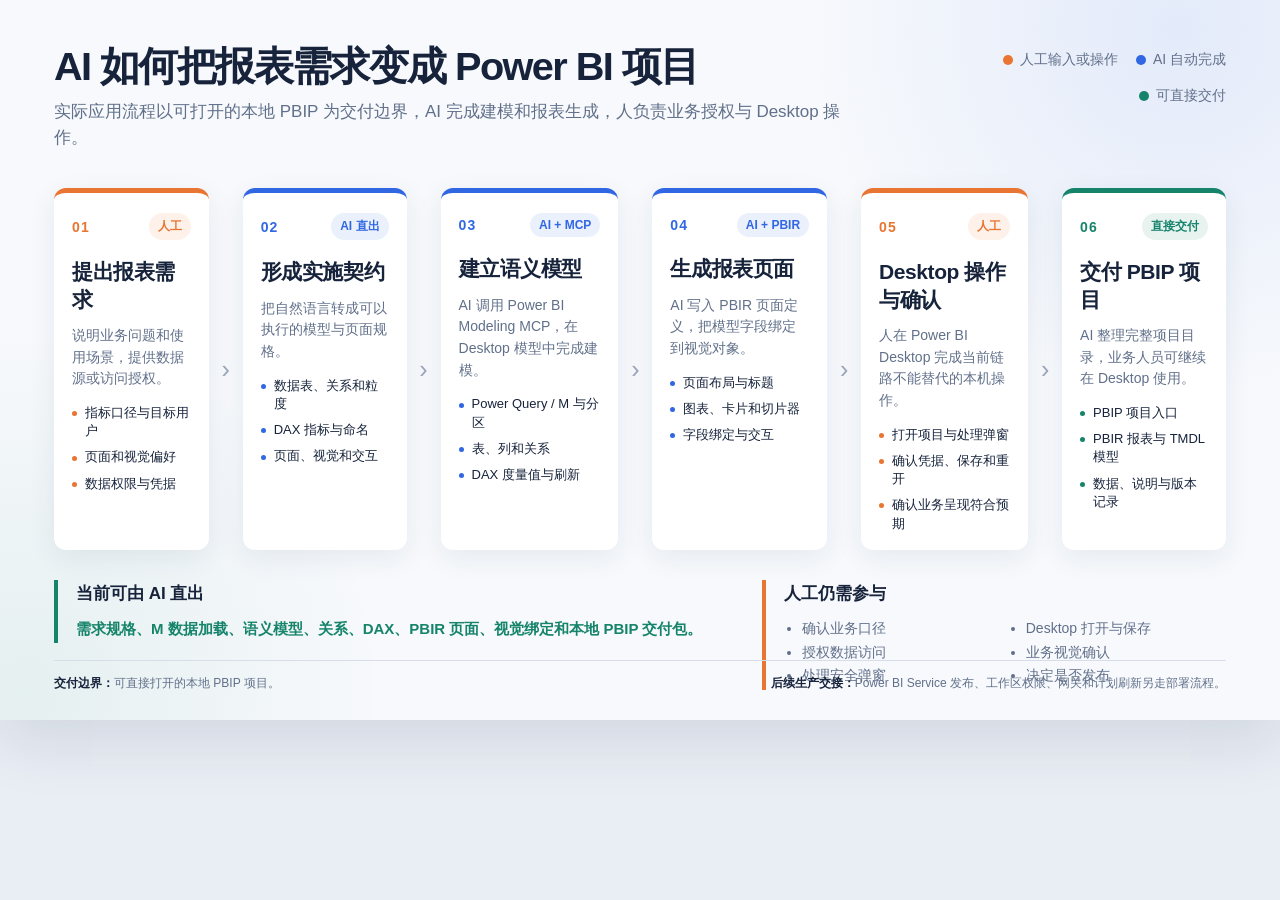
==== V0/presentation/ai-powerbi-production-flow.html @ a886b9cb "docs: add AI-to-Power-BI production flow" ====
<!doctype html>
<html lang="zh-CN">
<head>
  <meta charset="utf-8">
  <meta name="viewport" content="width=device-width, initial-scale=1">
  <title>AI 生成 Power BI 报表的实际应用流程</title>
  <style>
    :root {
      color-scheme: light;
      --ink: #16233b;
      --muted: #61708a;
      --line: #d7deea;
      --paper: #f7f9fc;
      --white: #ffffff;
      --ai: #3167e3;
      --ai-soft: #eaf0ff;
      --human: #e87531;
      --human-soft: #fff0e7;
      --output: #16846b;
      --output-soft: #e7f6f1;
      --shadow: 0 18px 60px rgba(27, 43, 74, 0.12);
    }

    * { box-sizing: border-box; }

    html, body {
      margin: 0;
      min-height: 100%;
      background: #e9edf4;
      color: var(--ink);
      font-family: "Microsoft YaHei", "PingFang SC", "Noto Sans CJK SC", Arial, sans-serif;
    }

    body {
      display: grid;
      place-items: center;
      padding: 0;
    }

    .slide {
      width: min(1440px, 100%);
      aspect-ratio: 16 / 9;
      min-height: 720px;
      position: relative;
      overflow: hidden;
      background:
        radial-gradient(circle at 92% 4%, rgba(49, 103, 227, 0.10), transparent 27%),
        radial-gradient(circle at 2% 96%, rgba(22, 132, 107, 0.08), transparent 25%),
        var(--paper);
      box-shadow: var(--shadow);
      padding: 44px 54px 34px;
    }

    header {
      display: flex;
      align-items: flex-start;
      justify-content: space-between;
      gap: 32px;
    }

    h1 {
      margin: 0;
      max-width: 900px;
      font-size: clamp(32px, 3.1vw, 50px);
      line-height: 1.12;
      letter-spacing: -0.04em;
      font-weight: 700;
    }

    .subtitle {
      margin: 11px 0 0;
      color: var(--muted);
      font-size: 17px;
      line-height: 1.5;
    }

    .legend {
      display: flex;
      gap: 18px;
      flex-wrap: wrap;
      justify-content: flex-end;
      padding-top: 7px;
      color: var(--muted);
      font-size: 14px;
      white-space: nowrap;
    }

    .legend span { display: inline-flex; align-items: center; gap: 7px; }
    .dot { width: 10px; height: 10px; border-radius: 50%; }
    .dot.ai { background: var(--ai); }
    .dot.human { background: var(--human); }
    .dot.output { background: var(--output); }

    .pipeline {
      display: grid;
      grid-template-columns: 1fr 34px 1.06fr 34px 1.15fr 34px 1.13fr 34px 1.08fr 34px 1.06fr;
      align-items: stretch;
      margin-top: 38px;
    }

    .step {
      min-width: 0;
      min-height: 245px;
      background: var(--white);
      border-top: 5px solid var(--role);
      border-radius: 12px;
      padding: 20px 18px 17px;
      box-shadow: 0 8px 28px rgba(30, 47, 78, 0.08);
      display: flex;
      flex-direction: column;
    }

    .step.ai { --role: var(--ai); }
    .step.human { --role: var(--human); }
    .step.output { --role: var(--output); }

    .meta {
      display: flex;
      align-items: center;
      justify-content: space-between;
      gap: 8px;
      margin-bottom: 18px;
    }

    .number {
      color: var(--role);
      font-size: 14px;
      font-weight: 700;
      letter-spacing: 0.08em;
    }

    .owner {
      color: var(--role);
      background: color-mix(in srgb, var(--role) 10%, white);
      border-radius: 999px;
      padding: 5px 9px;
      font-size: 12px;
      font-weight: 700;
    }

    h2 {
      margin: 0 0 12px;
      font-size: 21px;
      line-height: 1.3;
      letter-spacing: -0.02em;
    }

    .step p {
      margin: 0;
      color: var(--muted);
      font-size: 14px;
      line-height: 1.55;
    }

    .step ul {
      margin: 14px 0 0;
      padding: 0;
      list-style: none;
      display: grid;
      gap: 8px;
    }

    .step li {
      position: relative;
      padding-left: 13px;
      font-size: 13px;
      line-height: 1.4;
    }

    .step li::before {
      content: "";
      position: absolute;
      left: 0;
      top: 0.55em;
      width: 5px;
      height: 5px;
      border-radius: 50%;
      background: var(--role);
    }

    .arrow {
      display: grid;
      place-items: center;
      color: #9aa7ba;
      font-size: 25px;
      font-family: Arial, sans-serif;
    }

    .handoff {
      margin-top: 30px;
      display: grid;
      grid-template-columns: 1.45fr 1fr;
      gap: 34px;
      align-items: start;
    }

    .direct {
      border-left: 4px solid var(--output);
      padding: 2px 0 2px 18px;
    }

    .direct h3,
    .human-actions h3 {
      margin: 0 0 12px;
      font-size: 17px;
      font-weight: 700;
    }

    .direct p {
      margin: 0;
      font-size: 15px;
      line-height: 1.6;
    }

    .direct strong { color: var(--output); }

    .human-actions {
      border-left: 4px solid var(--human);
      padding: 2px 0 2px 18px;
    }

    .human-actions ul {
      margin: 0;
      padding-left: 18px;
      columns: 2;
      column-gap: 24px;
      color: var(--muted);
      font-size: 14px;
      line-height: 1.7;
    }

    footer {
      position: absolute;
      left: 54px;
      right: 54px;
      bottom: 28px;
      padding-top: 14px;
      border-top: 1px solid var(--line);
      display: flex;
      justify-content: space-between;
      gap: 24px;
      color: var(--muted);
      font-size: 12px;
      line-height: 1.45;
    }

    footer strong { color: var(--ink); }

    @media (max-width: 1080px) {
      body { padding: 0; }
      .slide { aspect-ratio: auto; min-height: 100vh; padding: 34px 28px 90px; overflow: visible; }
      header { display: block; }
      .legend { justify-content: flex-start; margin-top: 18px; }
      .pipeline { grid-template-columns: 1fr; gap: 12px; margin-top: 28px; }
      .step { min-height: 0; }
      .arrow { transform: rotate(90deg); height: 22px; }
      .handoff { grid-template-columns: 1fr; }
      footer { position: static; margin-top: 30px; }
    }

    @media print {
      @page { size: 16in 9in; margin: 0; }
      body { padding: 0; background: white; }
      .slide { width: 16in; height: 9in; min-height: 0; box-shadow: none; }
    }
  </style>
</head>
<body>
  <main class="slide" aria-labelledby="slide-title">
    <header>
      <div>
        <h1 id="slide-title">AI 如何把报表需求变成 Power BI 项目</h1>
        <p class="subtitle">实际应用流程以可打开的本地 PBIP 为交付边界，AI 完成建模和报表生成，人负责业务授权与 Desktop 操作。</p>
      </div>
      <div class="legend" aria-label="角色图例">
        <span><i class="dot human"></i>人工输入或操作</span>
        <span><i class="dot ai"></i>AI 自动完成</span>
        <span><i class="dot output"></i>可直接交付</span>
      </div>
    </header>

    <section class="pipeline" aria-label="Power BI 报表生产流程">
      <article class="step human">
        <div class="meta"><span class="number">01</span><span class="owner">人工</span></div>
        <h2>提出报表需求</h2>
        <p>说明业务问题和使用场景，提供数据源或访问授权。</p>
        <ul>
          <li>指标口径与目标用户</li>
          <li>页面和视觉偏好</li>
          <li>数据权限与凭据</li>
        </ul>
      </article>
      <div class="arrow" aria-hidden="true">›</div>

      <article class="step ai">
        <div class="meta"><span class="number">02</span><span class="owner">AI 直出</span></div>
        <h2>形成实施契约</h2>
        <p>把自然语言转成可以执行的模型与页面规格。</p>
        <ul>
          <li>数据表、关系和粒度</li>
          <li>DAX 指标与命名</li>
          <li>页面、视觉和交互</li>
        </ul>
      </article>
      <div class="arrow" aria-hidden="true">›</div>

      <article class="step ai">
        <div class="meta"><span class="number">03</span><span class="owner">AI + MCP</span></div>
        <h2>建立语义模型</h2>
        <p>AI 调用 Power BI Modeling MCP，在 Desktop 模型中完成建模。</p>
        <ul>
          <li>Power Query / M 与分区</li>
          <li>表、列和关系</li>
          <li>DAX 度量值与刷新</li>
        </ul>
      </article>
      <div class="arrow" aria-hidden="true">›</div>

      <article class="step ai">
        <div class="meta"><span class="number">04</span><span class="owner">AI + PBIR</span></div>
        <h2>生成报表页面</h2>
        <p>AI 写入 PBIR 页面定义，把模型字段绑定到视觉对象。</p>
        <ul>
          <li>页面布局与标题</li>
          <li>图表、卡片和切片器</li>
          <li>字段绑定与交互</li>
        </ul>
      </article>
      <div class="arrow" aria-hidden="true">›</div>

      <article class="step human">
        <div class="meta"><span class="number">05</span><span class="owner">人工</span></div>
        <h2>Desktop 操作与确认</h2>
        <p>人在 Power BI Desktop 完成当前链路不能替代的本机操作。</p>
        <ul>
          <li>打开项目与处理弹窗</li>
          <li>确认凭据、保存和重开</li>
          <li>确认业务呈现符合预期</li>
        </ul>
      </article>
      <div class="arrow" aria-hidden="true">›</div>

      <article class="step output">
        <div class="meta"><span class="number">06</span><span class="owner">直接交付</span></div>
        <h2>交付 PBIP 项目</h2>
        <p>AI 整理完整项目目录，业务人员可继续在 Desktop 使用。</p>
        <ul>
          <li>PBIP 项目入口</li>
          <li>PBIR 报表与 TMDL 模型</li>
          <li>数据、说明与版本记录</li>
        </ul>
      </article>
    </section>

    <section class="handoff">
      <div class="direct">
        <h3>当前可由 AI 直出</h3>
        <p><strong>需求规格、M 数据加载、语义模型、关系、DAX、PBIR 页面、视觉绑定和本地 PBIP 交付包。</strong></p>
      </div>
      <div class="human-actions">
        <h3>人工仍需参与</h3>
        <ul>
          <li>确认业务口径</li>
          <li>授权数据访问</li>
          <li>处理安全弹窗</li>
          <li>Desktop 打开与保存</li>
          <li>业务视觉确认</li>
          <li>决定是否发布</li>
        </ul>
      </div>
    </section>

    <footer>
      <span><strong>交付边界：</strong>可直接打开的本地 PBIP 项目。</span>
      <span><strong>后续生产交接：</strong>Power BI Service 发布、工作区权限、网关和计划刷新另走部署流程。</span>
    </footer>
  </main>
</body>
</html>
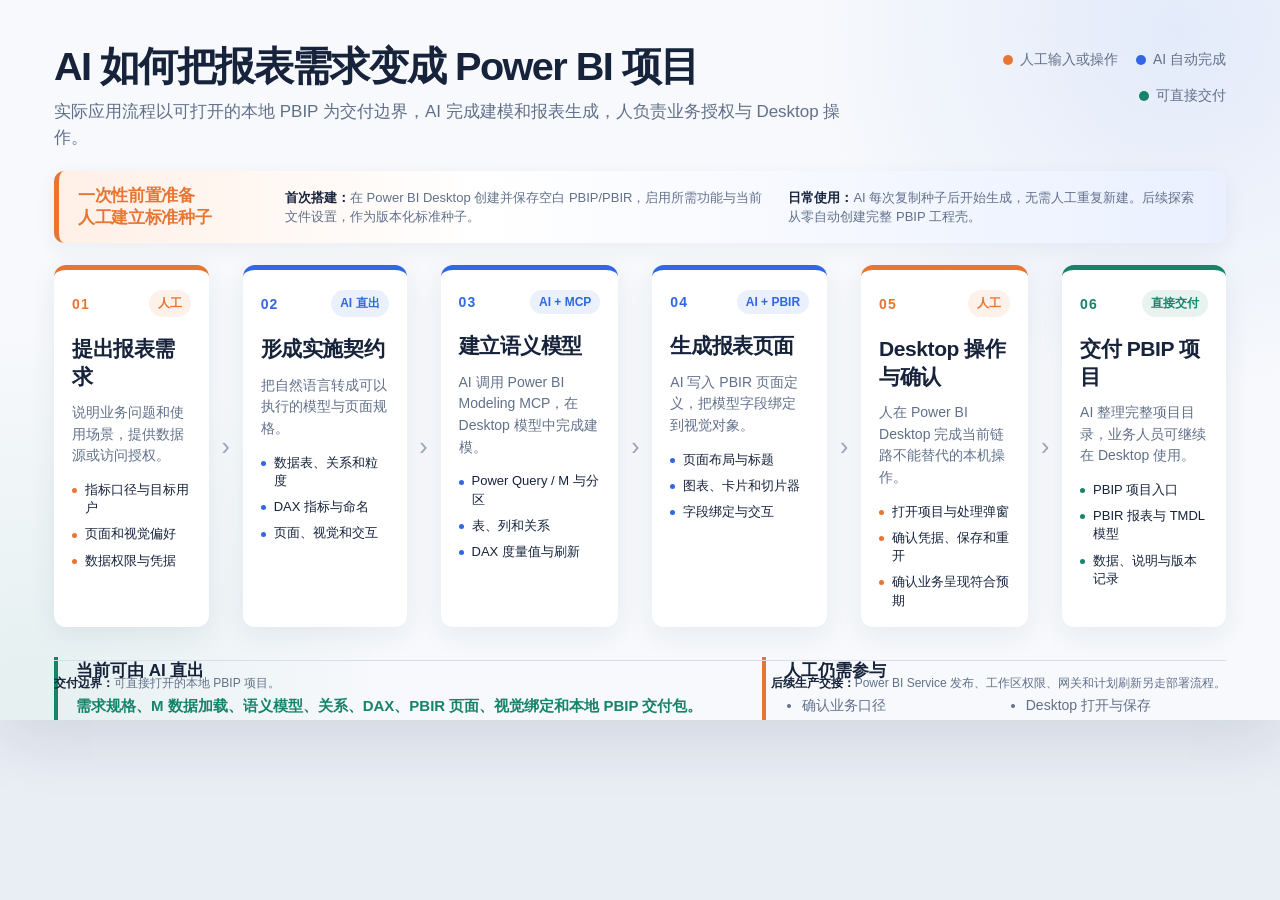
==== commit 87bbebb6: "docs: add PBIP seed prerequisite to flow" ====
--- a/V0/presentation/ai-powerbi-production-flow.html
+++ b/V0/presentation/ai-powerbi-production-flow.html
@@ -91,11 +91,41 @@
     .dot.human { background: var(--human); }
     .dot.output { background: var(--output); }
 
+    .prerequisite {
+      margin-top: 21px;
+      min-height: 72px;
+      display: grid;
+      grid-template-columns: 185px 1.15fr 1fr;
+      align-items: center;
+      gap: 22px;
+      padding: 13px 19px;
+      background: linear-gradient(90deg, var(--human-soft), var(--white) 36%, var(--ai-soft));
+      border-left: 5px solid var(--human);
+      border-radius: 10px;
+      box-shadow: 0 6px 22px rgba(30, 47, 78, 0.06);
+    }
+
+    .prerequisite h2 {
+      margin: 0;
+      color: var(--human);
+      font-size: 17px;
+      line-height: 1.35;
+    }
+
+    .prerequisite p {
+      margin: 0;
+      color: var(--muted);
+      font-size: 13px;
+      line-height: 1.5;
+    }
+
+    .prerequisite strong { color: var(--ink); }
+
     .pipeline {
       display: grid;
       grid-template-columns: 1fr 34px 1.06fr 34px 1.15fr 34px 1.13fr 34px 1.08fr 34px 1.06fr;
       align-items: stretch;
-      margin-top: 38px;
+      margin-top: 22px;
     }
 
     .step {
@@ -251,6 +281,7 @@
       .slide { aspect-ratio: auto; min-height: 100vh; padding: 34px 28px 90px; overflow: visible; }
       header { display: block; }
       .legend { justify-content: flex-start; margin-top: 18px; }
+      .prerequisite { grid-template-columns: 1fr; gap: 8px; }
       .pipeline { grid-template-columns: 1fr; gap: 12px; margin-top: 28px; }
       .step { min-height: 0; }
       .arrow { transform: rotate(90deg); height: 22px; }
@@ -279,6 +310,12 @@
       </div>
     </header>
 
+    <section class="prerequisite" aria-label="一次性前置准备">
+      <h2>一次性前置准备<br>人工建立标准种子</h2>
+      <p><strong>首次搭建：</strong>在 Power BI Desktop 创建并保存空白 PBIP/PBIR，启用所需功能与当前文件设置，作为版本化标准种子。</p>
+      <p><strong>日常使用：</strong>AI 每次复制种子后开始生成，无需人工重复新建。后续探索从零自动创建完整 PBIP 工程壳。</p>
+    </section>
+
     <section class="pipeline" aria-label="Power BI 报表生产流程">
       <article class="step human">
         <div class="meta"><span class="number">01</span><span class="owner">人工</span></div>
